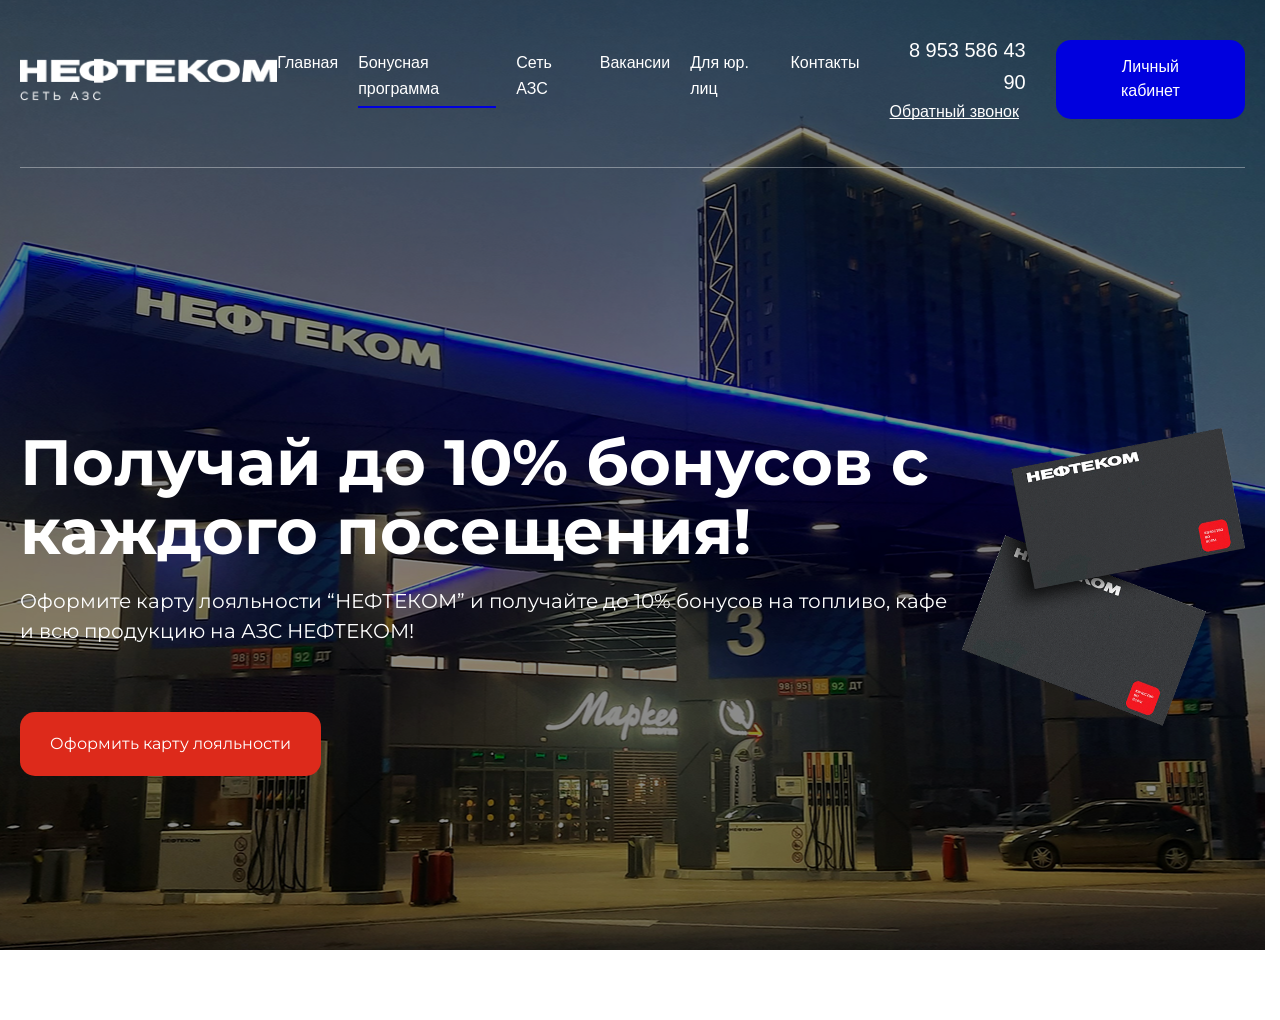
==== loyality.html @ 077d934c "new file" ====
<!DOCTYPE html>
<html lang="ru">
<head>
    <meta charset="UTF-8">
    <meta name="viewport" content="width=device-width, initial-scale=1.0">
    <title>Программа лояльности</title>
    <script src="map.js"></script>
    <script src="script.js"></script>
    <link rel="stylesheet" href="loyality.css">
</head>
<body>
         <header>
      <div class="container">
        <div class="header__content">
          <a class="logo" href="#"
            ><img src="images/logo.png" alt="Logo" class="header__logo"
          /></a>

          <div class="header__right">
            <nav class="header__nav">
              <ul class="header__nav-links">
                <li><a href="index.html" class="header__link">Главная</a></li>
                <li><a href="loyality.html" class="header__link active">Бонусная программа</a></li>
                <li><a href="#" class="header__link">Сеть АЗС</a></li>
                <li><a href="#" class="header__link">Вакансии</a></li>
                <li><a href="#" class="header__link">Для юр. лиц</a></li>
                <li><a href="#" class="header__link">Контакты</a></li>
              </ul>
            </nav>

            <div class="call">
              <a class="number" href="tel:+89535864390">8 953 586 43 90</a>
              <a href="#" class="form__call">Обратный звонок</a>
            </div>

            <button class="header__btn">Личный кабинет</button>
          </div>
        </div>

        <div class="hero__section">
          <div class="hero__wrapper">
            <div class="hero__content">
              <div class="hero__text">
                <h2 class="hero__title">
                  Получай до 10% бонусов с каждого посещения!
                </h2>
                <p class="hero__desc">
                  Оформите карту лояльности “НЕФТЕКОМ” и получайте до 10%
                  бонусов на топливо, кафе и всю продукцию на АЗС НЕФТЕКОМ!
                </p>

                <div class="hero__btn">
                  <a href="#" class="hero__button">Оформить карту лояльности</a>
                </div>
              </div>

              <div class="hero__image">
                <img src="images/card.png" alt="" class="hero__img" />
              </div>
            </div>
          </div>
        </div>
      </div>
    </header>
</body>
</html>
---- loyality.css ----
@import url('style.css');



/**
  Нормализация блочной модели
 */
*,
::before,
::after {
  box-sizing: border-box;
}

/**
  Убираем внутренние отступы слева тегам списков,
  у которых есть атрибут class
 */
:where(ul, ol):where([class]) {
  padding-left: 0;
}

/**
  Убираем внешние отступы body и двум другим тегам,
  у которых есть атрибут class
 */
body,
:where(blockquote, figure, fieldset):where([class]) {
  margin: 0;
}

/**
  Убираем внешние отступы вертикали нужным тегам,
  у которых есть атрибут class
 */
:where(
  h1,
  h2,
  h3,
  h4,
  h5,
  h6,
  p,
  ul,
  ol,
  dl
):where([class]) {
  margin-block: 0;
}

:where(dd[class]) {
  margin-left: 0;
}

:where(fieldset[class]) {
  padding: 0;
  border: none;
}

/**
  Убираем стандартный маркер маркированному списку,
  у которого есть атрибут class
 */
:where(ul[class]) {
  list-style: none;
}

:where(address[class]) {
  font-style: normal;
}

/**
  Обнуляем вертикальные внешние отступы параграфа,
  объявляем локальную переменную для внешнего отступа вниз,
  чтобы избежать взаимодействие с более сложным селектором
 */
p {
  --paragraphMarginBottom: 24px;

  margin-block: 0;
}

/**
  Внешний отступ вниз для параграфа без атрибута class,
  который расположен не последним среди своих соседних элементов
 */
p:where(:not([class]):not(:last-child)) {
  margin-bottom: var(--paragraphMarginBottom);
}


/**
  Упрощаем работу с изображениями и видео
 */
img,
video {
  display: block;
  max-width: 100%;
  height: auto;
}

/**
  Наследуем свойства шрифт для полей ввода
 */
input,
textarea,
select,
button {
  font: inherit;
}

html {
  /**
    Пригодится в большинстве ситуаций
    (когда, например, нужно будет "прижать" футер к низу сайта)
   */
  height: 100%;
  /**
    Убираем скачок интерфейса по горизонтали
    при появлении / исчезновении скроллбара
   */
  scrollbar-gutter: stable;
  /**
    Плавный скролл
   */
  scroll-behavior: smooth;
}

body {
  /**
    Пригодится в большинстве ситуаций
    (когда, например, нужно будет "прижать" футер к низу сайта)
   */
  min-height: 100%;
  /**
    Унифицированный интерлиньяж
   */
  line-height: 1.5;
}

/**
  Нормализация высоты элемента ссылки при его инспектировании в DevTools
 */
a:where([class]) {
  display: inline-flex;
}

/**
  Курсор-рука при наведении на элемент
 */
button,
label {
  cursor: pointer;
}

/**
  Убирает серую подсветку при тапе на мобильных устройствах (iOS/Android)
 */
button {
  -webkit-tap-highlight-color: transparent;
}

/**
  Приводим к единому цвету svg-элементы
  (за исключением тех, у которых уже указан
  атрибут fill со значением 'none' или начинается с 'url')
 */
:where([fill]:not(
  [fill="none"],
  [fill^="url"]
)) {
  fill: currentColor;
}

/**
  Приводим к единому цвету svg-элементы
  (за исключением тех, у которых уже указан
  атрибут stroke со значением 'none')
 */
:where([stroke]:not(
  [stroke="none"],
  [stroke^="url"]
)) {
  stroke: currentColor;
}

/**
  Чиним баг задержки смены цвета при взаимодействии с svg-элементами
 */
svg * {
  transition-property: fill, stroke;
}

/**
  Приведение рамок таблиц в классический 'collapse' вид
 */
:where(table) {
  border-collapse: collapse;
  border-color: currentColor;
}

/**
  Удаляем все анимации и переходы для людей,
  которые предпочитают их не использовать
 */
@media (prefers-reduced-motion: reduce) {
  *,
  ::before,
  ::after {
    animation-duration: 0.01ms !important;
    animation-iteration-count: 1 !important;
    transition-duration: 0.01ms !important;
    scroll-behavior: auto !important;
  }
}
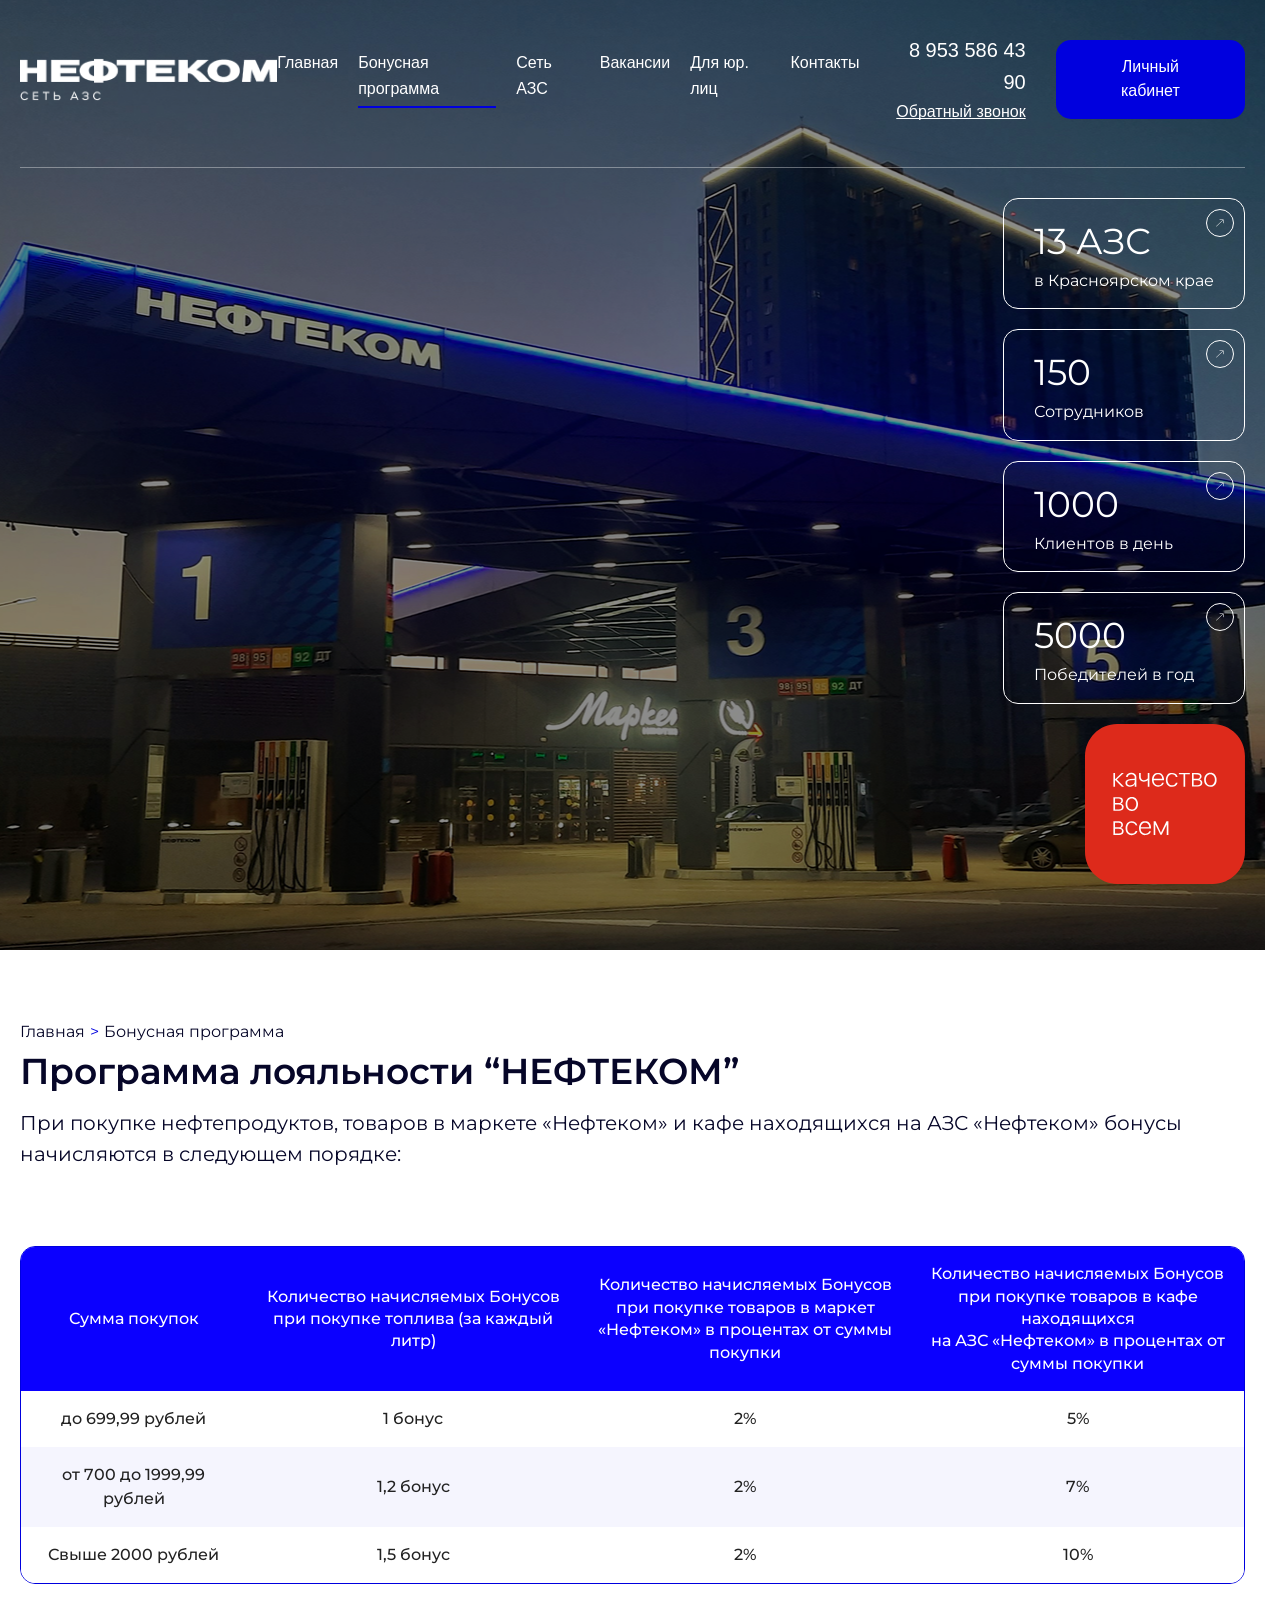
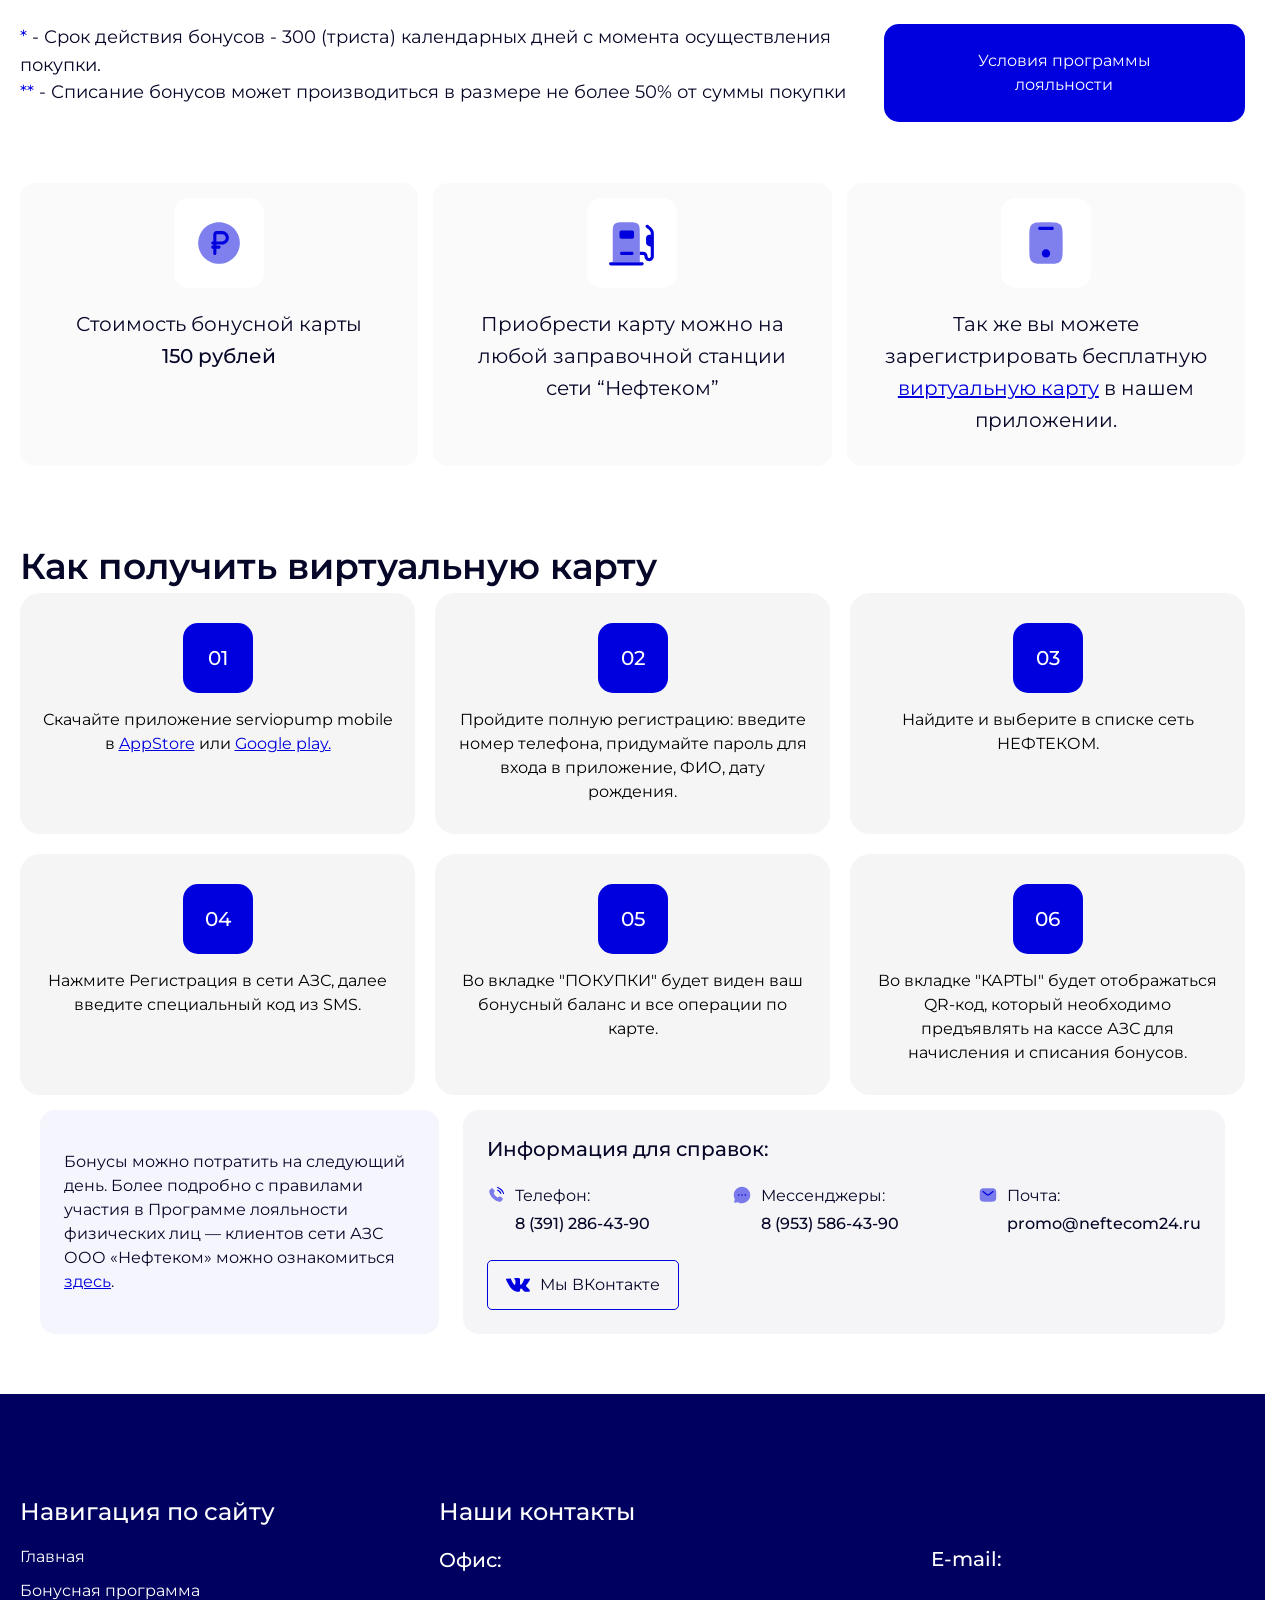
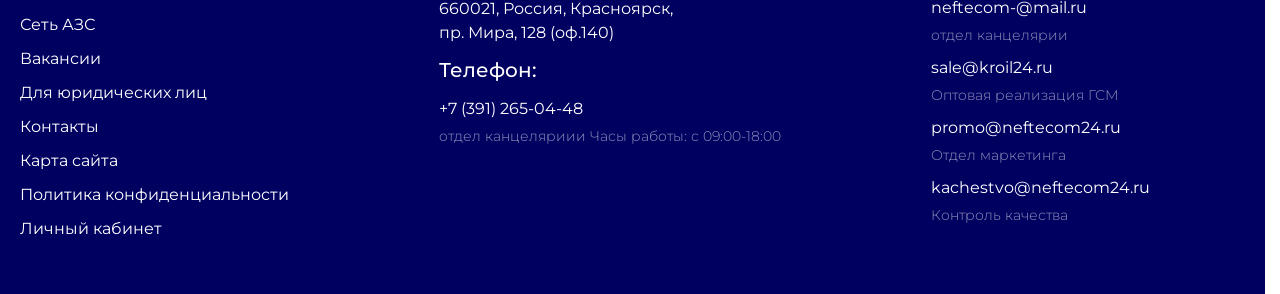
==== commit 74c94afe: "add 2 page" ====
--- a/loyality.html
+++ b/loyality.html
@@ -1,15 +1,15 @@
-<!DOCTYPE html>
+<!doctype html>
 <html lang="ru">
-<head>
-    <meta charset="UTF-8">
-    <meta name="viewport" content="width=device-width, initial-scale=1.0">
+  <head>
+    <meta charset="UTF-8" />
+    <meta name="viewport" content="width=device-width, initial-scale=1.0" />
     <title>Программа лояльности</title>
     <script src="map.js"></script>
-    <script src="script.js"></script>
-    <link rel="stylesheet" href="loyality.css">
-</head>
-<body>
-         <header>
+    <script src="animateBonus.js"></script>
+    <link rel="stylesheet" href="loyality.css" />
+  </head>
+  <body>
+    <header>
       <div class="container">
         <div class="header__content">
           <a class="logo" href="#"
@@ -20,7 +20,11 @@
             <nav class="header__nav">
               <ul class="header__nav-links">
                 <li><a href="index.html" class="header__link">Главная</a></li>
-                <li><a href="loyality.html" class="header__link active">Бонусная программа</a></li>
+                <li>
+                  <a href="loyality.html" class="header__link active"
+                    >Бонусная программа</a
+                  >
+                </li>
                 <li><a href="#" class="header__link">Сеть АЗС</a></li>
                 <li><a href="#" class="header__link">Вакансии</a></li>
                 <li><a href="#" class="header__link">Для юр. лиц</a></li>
@@ -37,30 +41,419 @@
           </div>
         </div>
 
-        <div class="hero__section">
-          <div class="hero__wrapper">
-            <div class="hero__content">
-              <div class="hero__text">
-                <h2 class="hero__title">
-                  Получай до 10% бонусов с каждого посещения!
-                </h2>
-                <p class="hero__desc">
-                  Оформите карту лояльности “НЕФТЕКОМ” и получайте до 10%
-                  бонусов на топливо, кафе и всю продукцию на АЗС НЕФТЕКОМ!
+        <div class="block__section">
+          <div class="block__content">
+            <div class="card__block-flex">
+              <div class="card-item">
+                <a href="#">
+                  <div class="img--card">
+                    <svg
+                      class="card-img"
+                      width="28"
+                      height="28"
+                      viewBox="0 0 28 28"
+                      fill="none"
+                      xmlns="http://www.w3.org/2000/svg"
+                    >
+                      <circle cx="14" cy="14" r="13.5" stroke="white" />
+                      <path
+                        d="M17.5892 14.0304V10.659C17.5892 10.5229 17.4708 10.4102 17.3279 10.4102H13.788C13.6451 10.4102 13.5267 10.5229 13.5267 10.659C13.5267 10.7951 13.6492 10.9118 13.7921 10.9118L16.7073 10.9157L10.1337 17.1801C10.0317 17.2773 10.0194 17.4251 10.1215 17.5223C10.2236 17.6195 10.3787 17.6079 10.4808 17.5106L17.0544 11.2501L17.0585 14.0265C17.0585 14.0965 17.0911 14.1587 17.136 14.2054C17.185 14.252 17.2504 14.2793 17.3238 14.2793C17.4708 14.2793 17.5892 14.1665 17.5892 14.0304Z"
+                        fill="white"
+                      />
+                    </svg>
+                  </div>
+                  <p class="card__text">13 АЗС</p>
+                  <p class="card__desc">в Красноярском крае</p>
+                </a>
+              </div>
+
+              <div class="card-item">
+                <a href="#">
+                  <div class="img--card">
+                    <svg
+                      class="card-img"
+                      width="28"
+                      height="28"
+                      viewBox="0 0 28 28"
+                      fill="none"
+                      xmlns="http://www.w3.org/2000/svg"
+                    >
+                      <circle cx="14" cy="14" r="13.5" stroke="white" />
+                      <path
+                        d="M17.5892 14.0304V10.659C17.5892 10.5229 17.4708 10.4102 17.3279 10.4102H13.788C13.6451 10.4102 13.5267 10.5229 13.5267 10.659C13.5267 10.7951 13.6492 10.9118 13.7921 10.9118L16.7073 10.9157L10.1337 17.1801C10.0317 17.2773 10.0194 17.4251 10.1215 17.5223C10.2236 17.6195 10.3787 17.6079 10.4808 17.5106L17.0544 11.2501L17.0585 14.0265C17.0585 14.0965 17.0911 14.1587 17.136 14.2054C17.185 14.252 17.2504 14.2793 17.3238 14.2793C17.4708 14.2793 17.5892 14.1665 17.5892 14.0304Z"
+                        fill="white"
+                      />
+                    </svg>
+                  </div>
+                  <p class="card__text">150</p>
+                  <p class="card__desc">Сотрудников</p>
+                </a>
+              </div>
+
+              <div class="card-item">
+                <a href="#">
+                  <div class="img--card">
+                    <svg
+                      class="card-img"
+                      width="28"
+                      height="28"
+                      viewBox="0 0 28 28"
+                      fill="none"
+                      xmlns="http://www.w3.org/2000/svg"
+                    >
+                      <circle cx="14" cy="14" r="13.5" stroke="white" />
+                      <path
+                        d="M17.5892 14.0304V10.659C17.5892 10.5229 17.4708 10.4102 17.3279 10.4102H13.788C13.6451 10.4102 13.5267 10.5229 13.5267 10.659C13.5267 10.7951 13.6492 10.9118 13.7921 10.9118L16.7073 10.9157L10.1337 17.1801C10.0317 17.2773 10.0194 17.4251 10.1215 17.5223C10.2236 17.6195 10.3787 17.6079 10.4808 17.5106L17.0544 11.2501L17.0585 14.0265C17.0585 14.0965 17.0911 14.1587 17.136 14.2054C17.185 14.252 17.2504 14.2793 17.3238 14.2793C17.4708 14.2793 17.5892 14.1665 17.5892 14.0304Z"
+                        fill="white"
+                      />
+                    </svg>
+                  </div>
+                  <p class="card__text">1000</p>
+                  <p class="card__desc">Клиентов в день</p>
+                </a>
+              </div>
+
+              <div class="card-item">
+                <a href="#">
+                  <div class="img--card">
+                    <svg
+                      class="card-img"
+                      width="28"
+                      height="28"
+                      viewBox="0 0 28 28"
+                      fill="none"
+                      xmlns="http://www.w3.org/2000/svg"
+                    >
+                      <circle cx="14" cy="14" r="13.5" stroke="white" />
+                      <path
+                        d="M17.5892 14.0304V10.659C17.5892 10.5229 17.4708 10.4102 17.3279 10.4102H13.788C13.6451 10.4102 13.5267 10.5229 13.5267 10.659C13.5267 10.7951 13.6492 10.9118 13.7921 10.9118L16.7073 10.9157L10.1337 17.1801C10.0317 17.2773 10.0194 17.4251 10.1215 17.5223C10.2236 17.6195 10.3787 17.6079 10.4808 17.5106L17.0544 11.2501L17.0585 14.0265C17.0585 14.0965 17.0911 14.1587 17.136 14.2054C17.185 14.252 17.2504 14.2793 17.3238 14.2793C17.4708 14.2793 17.5892 14.1665 17.5892 14.0304Z"
+                        fill="white"
+                      />
+                    </svg>
+                  </div>
+                  <p class="card__text">5000</p>
+                  <p class="card__desc">Победителей в год</p>
+                </a>
+              </div>
+
+              <div class="quality-all">
+                <img
+                  class="quality__img"
+                  src="images/Vector.svg"
+                  draggable="false"
+                  alt=""
+                />
+              </div>
+            </div>
+          </div>
+        </div>
+      </div>
+    </header>
+
+    <main>
+      <section class="loyality__section">
+        <div class="container">
+          <div class="home__bonus-text">
+            <p class="home__bonus">
+              <a class="home__link" href="index.html">Главная</a> <span class="home__span">&#62;</span>Бонусная программа
+            </p>
+          </div>
+
+          <div class="loality__programm">
+            <h1 class="loaylity__text">Программа лояльности “НЕФТЕКОМ”</h1>
+            <p class="loyality__desc">
+              При покупке нефтепродуктов, товаров в маркете «Нефтеком» и кафе
+              находящихся на АЗС «Нефтеком» бонусы начисляются в следующем
+              порядке:
+            </p>
+          </div>
+
+          <div class="table__wrapper">
+            <table class="table__loyality">
+              <thead>
+                <tr>
+                  <th>Сумма покупок</th>
+                  <th>
+                    Количество начисляемых Бонусов при покупке топлива (за
+                    каждый литр)
+                  </th>
+                  <th>
+                    Количество начисляемых Бонусов при покупке товаров в маркет
+                    «Нефтеком» в процентах от суммы покупки
+                  </th>
+                  <th>
+                    Количество начисляемых Бонусов при покупке товаров в кафе
+                    находящихся <br />
+                    на АЗС «Нефтеком» в процентах от суммы покупки
+                  </th>
+                </tr>
+              </thead>
+
+              <tbody>
+                <tr>
+                  <td>до 699,99 рублей</td>
+                  <td>1 бонус</td>
+                  <td>2%</td>
+                  <td>5%</td>
+                </tr>
+
+                <tr>
+                  <td>от 700 до 1999,99 рублей</td>
+                  <td>1,2 бонус</td>
+                  <td>2%</td>
+                  <td>7%</td>
+                </tr>
+
+                <tr>
+                  <td>Свыше 2000 рублей</td>
+                  <td>1,5 бонус</td>
+                  <td>2%</td>
+                  <td>10%</td>
+                </tr>
+              </tbody>
+            </table>
+          </div>
+
+          <div class="under">
+            <div class="undertable__text">
+              <p class="under__text">
+                <span class="under__span">*</span> - Срок действия бонусов - 300
+                (триста) календарных дней с момента осуществления покупки.
+              </p>
+              <p class="under__text">
+                <span class="under__span">**</span> - Списание бонусов может
+                производиться в размере не более 50% от суммы покупки
+              </p>
+            </div>
+
+            <div class="under__button">
+              <a href="#" class="under__btn">Условия программы лояльности</a>
+            </div>
+          </div>
+
+          <div class="under__card-wrapper">
+            <div class="under__card-content">
+              <div class="item__under">
+                <img src="images/Ruble.svg" alt="" class="under__img" />
+                <p class="item__under-text">
+                  Стоимость бонусной карты<br/>
+                  <span style="font-weight: 500;" >150 рублей</span>
                 </p>
-
-                <div class="hero__btn">
-                  <a href="#" class="hero__button">Оформить карту лояльности</a>
+              </div>
+
+              <div class="item__under">
+                <img src="images/Gas Station.svg" alt="" class="under__img" />
+                <p class="item__under-text">
+                  Приобрести карту можно на любой заправочной станции сети
+                  “Нефтеком”
+                </p>
+              </div>
+
+              <div class="item__under">
+                <img src="images/Smartphone 2.svg" alt="" class="under__img" />
+                <p class="item__under-text">
+                  Так же вы можете зарегистрировать бесплатную
+                  <a class="virtual__card-link" href="#">виртуальную карту</a> в
+                  нашем приложении.
+                </p>
+              </div>
+            </div>
+          </div>
+        </div>
+      </section>
+
+      <section class="virtual__card-section">
+        <div class="container">
+            <h1 class="loaylity__text">Как получить виртуальную карту</h1>
+
+            <div class="virtual__card__content">
+              <div class="virtual__card__item">
+                <p class="virtual__card-number">01</p>
+                <p class="virtual__card__title">Скачайте приложение serviopump mobile
+в <a class="store-link" href="#">AppStore</a> или <a class="store-link" href="#">Google play.</a></p>
+              </div>
+
+              <div class="virtual__card__item">
+                <p class="virtual__card-number">02</p>
+                <p class="virtual__card__title">Пройдите полную регистрацию: введите номер телефона, придумайте пароль для входа
+в приложение, ФИО, дату рождения.</p>
+              </div>
+
+              <div class="virtual__card__item">
+                <p class="virtual__card-number">03</p>
+                <p class="virtual__card__title">Найдите и выберите в списке
+сеть НЕФТЕКОМ.</p>
+              </div>
+
+              <div class="virtual__card__item">
+                <p class="virtual__card-number">04</p>
+                <p class="virtual__card__title">Нажмите Регистрация в сети АЗС, далее введите специальный код из SMS.</p>
+              </div>
+
+              <div class="virtual__card__item">
+                <p class="virtual__card-number">05</p>
+                <p class="virtual__card__title">Во вкладке "ПОКУПКИ" будет виден ваш бонусный баланс и все операции по карте.</p>
+              </div>
+
+              <div class="virtual__card__item">
+                <p class="virtual__card-number">06</p>
+                <p class="virtual__card__title">Во вкладке "КАРТЫ" будет отображаться QR-код, который необходимо предъявлять на кассе АЗС
+для начисления и списания бонусов.</p>
+              </div>
+
+            </div>
+
+
+            <section class="info-section">
+  <div class="container">
+
+    <div class="info-section__wrapper">
+
+      <div class="info-section__left">
+        <p class="info-section__text">
+          Бонусы можно потратить на следующий день.
+          Более подробно с правилами участия в Программе
+          лояльности физических лиц — клиентов сети АЗС
+          ООО «Нефтеком» можно ознакомиться
+          <a href="#" class="info-section__link">здесь</a>.
+        </p>
+      </div>
+
+      <div class="info-section__right">
+
+  <p class="info-for">
+    Информация для справок:
+  </p>
+
+  <div class="info-grid">
+
+    <div class="info-item">
+      <img src="images/Phone Calling.svg" alt="Телефон">
+
+      <div class="info-item__text">
+        <span>Телефон:</span>
+
+        <a href="tel:+73912864390">
+          8 (391) 286-43-90
+        </a>
+      </div>
+    </div>
+
+    <div class="info-item">
+      <img src="images/Chat Round Dots.svg" alt="Мессенджеры">
+
+      <div class="info-item__text">
+        <span>Мессенджеры:</span>
+
+        <a href="tel:+79535864390">
+          8 (953) 586-43-90
+        </a>
+      </div>
+    </div>
+
+    <div class="info-item">
+      <img src="images/email.svg" alt="Почта">
+
+      <div class="info-item__text">
+        <span>Почта:</span>
+
+        <a href="mailto:promo@neftecom24.ru">
+          promo@neftecom24.ru
+        </a>
+      </div>
+    </div>
+
+  </div>
+
+  <a href="https://vk.com/neftecom24" class="vk-btn">
+    <img src="images/vk.svg" alt="VK">
+    Мы ВКонтакте
+  </a>
+
+</div>
+
+    </div>
+  </div>
+</section>
+
+        </div>
+      </section>
+    </main>
+
+    <footer>
+      <div class="container">
+        <div class="footer__content">
+          <nav class="footer__nav">
+            <div class="site__nav">
+              <p class="site__title">Навигация по сайту</p>
+              <ul class="footer__ul">
+                <div class="content">
+              <li><a href="#" class="footer__links">Главная</a></li>
+              <li><a href="#" class="footer__links">Бонусная программа</a></li>
+              <li><a href="#" class="footer__links">Сеть АЗС</a></li>
+              <li><a href="#" class="footer__links">Вакансии</a></li>
+              <li><a href="#" class="footer__links">Для юридических лиц</a></li>
+              <li><a href="#" class="footer__links">Контакты</a></li>
+              <li><a href="#" class="footer__links">Карта сайта</a></li>
+              <li><a href="#" class="footer__links">Политика конфиденциальности</a></li>
+              <li><a href="#" class="footer__links">Личный кабинет</a></li>
+            </div>
+            </ul>
+            </div>
+
+            <div class="site__nav--second">
+              <p class="site__title">Наши контакты</p>
+              <ul class="footer__ul">
+                <div class="content">
+                <p class="office">Офис:</p>
+                <p class="adress">660021, Россия, Красноярск,<br> 
+пр. Мира, 128 (оф.140)</p>
+                  <div class="tel">
+                  <p class="telephone">Телефон:</p>
+                  <a href="tel:+78912650448" class="telephone__number">+7 (391) 265-04-48</a>
+                  <p class="tel__desc">отдел канцеляриии
+Часы работы: с 09:00-18:00</p>
                 </div>
               </div>
-
-              <div class="hero__image">
-                <img src="images/card.png" alt="" class="hero__img" />
-              </div>
-            </div>
-          </div>
-        </div>
-      </div>
-    </header>
-</body>
-</html>+              </ul>
+            </div>
+
+            <div class="site__nav--third">
+              <ul class="footer__ul">
+                
+                <div class="content">
+                  <p class="email-text">E-mail:</p>
+                <div class="mail">
+                <a href="mailto:neftecom-@mail.ru" class="email">neftecom-@mail.ru</a>
+                <p class="email__desc">отдел канцелярии</p>
+              </div>
+
+              <div class="mail">
+                <a href="mailto:sale@kroil24.ru" class="email">sale@kroil24.ru</a>
+                <p class="email__desc">Оптовая реализация ГСМ</p>
+              </div>
+
+              <div class="mail">
+                <a href="mailto:promo@neftecom24.ru" class="email">promo@neftecom24.ru</a>
+                <p class="email__desc">Отдел маркетинга</p>
+              </div>
+
+              <div class="mail">
+                <a href="mailto:kachestvo@neftecom24.ru" class="email">kachestvo@neftecom24.ru</a>
+                <p class="email__desc">Контроль качества</p>
+              </div>
+            </div>
+              </ul>
+            </div>
+
+          </nav>
+
+            <div id="map-test-3" class="map3">
+                
+            </div>
+
+      </div>
+    </footer>
+
+  </body>
+</html>
--- a/loyality.css
+++ b/loyality.css
@@ -1,6 +1,13 @@
 @import url('style.css');
-
-
+@import url("https://fonts.googleapis.com/css2?family=Montserrat:wght@100..900&display=swap");
+
+
+:root {
+  --blue: #0000de;
+  --light-gray: #fafafa;
+  --main-font: "Montserrat", sans-serif;
+  --second-font: "Manrope", sans-serif;
+}
 
 /**
   Нормализация блочной модели
@@ -86,6 +93,7 @@
 p:where(:not([class]):not(:last-child)) {
   margin-bottom: var(--paragraphMarginBottom);
 }
+
 
 
 /**
@@ -213,3 +221,490 @@
   }
 }
 
+
+
+.form__call {
+  display: flex;
+  justify-content: flex-end;
+}
+
+
+
+.block__section {
+  margin-top: 65px;
+  margin-top: 30px;
+}
+
+.block__content {
+  display: flex;
+  justify-content: flex-end;
+}
+
+.card__block-flex {
+  display: flex;
+  flex-direction: column;
+  gap: 20px;
+}
+
+.card-item {
+  position: relative;
+  border: 1px solid white;
+  border-radius: 15px;
+  padding: 15px 30px;
+  display: flex;
+  flex-direction: column;
+  gap: 10px;
+  transition: .2s ease;
+}
+
+.card-item:hover  {
+  background: #0000de;
+  border-color: #0000de;
+
+}
+
+.img--card {
+  display: flex;
+  justify-content: flex-end;
+}
+
+.card-img {
+  position: absolute;
+  display: flex;
+  justify-content: flex-end;
+  right: 10px;
+  top: 10px;
+  transition: .2s;
+  color: white;
+  
+  
+}
+
+.card-img:hover {
+    fill: white;
+}
+
+.card__text {
+  font-family: var(--main-font);
+  font-weight: 400;
+font-size: 36px;
+color: #fff;
+}
+
+.card__desc {
+  font-family: var(--main-font);
+  font-weight: 400;
+  font-size: 16px;
+  line-height: 160%;
+  color: #ffff;
+  text-align: start;
+}
+
+.quality-all {
+  display: flex;
+  justify-content: flex-end;
+}
+
+
+
+.loyality__section {
+  font-family: var(--main-font);
+  margin-bottom: 73px;
+}
+
+.home__bonus-text {
+  
+}
+
+.home__bonus {
+  display: flex;
+  gap: 5px;
+  font-weight: 400;
+font-size: 16px;
+color: #060628;
+}
+
+.home__span {
+  color: var(--blue);
+}
+
+.loality__programm {
+  display: flex;
+  flex-direction: column;
+  gap: 10px;
+}
+
+.loaylity__text {
+  position: relative;
+font-weight: 600;
+font-size: 36px;
+color: #060628;
+}
+
+.loaylity__text::before {
+  content: "";
+  height: 1px;
+  width: 26px;
+  position: absolute;
+  background-color: #0000de;
+  top: 30px;
+  left: -50px;
+  
+}
+
+  th {
+    max-width: 343px;
+    
+  }
+
+.loyality__desc {
+  font-weight: 400;
+font-size: 20px;
+line-height: 153%;
+color: #060628;
+margin-bottom: 37px;
+}
+
+.table__wrapper {
+  margin: 40px auto;
+  border: 1px solid var(--blue);
+  border-radius: 15px;
+  overflow: hidden;
+}
+
+table {
+        width: 100%;
+        text-align: center;
+    }
+
+    thead {
+        background: #0b00ff;
+        color: white;
+    }
+
+    thead th {
+        padding: 16px 12px;
+        font-weight: 500;
+        line-height: 1.4;
+    }
+
+    tbody {
+      font-weight: 500;
+font-size: 16px;
+text-align: center;
+color: #060628;
+    }
+
+    tbody td {
+        padding: 16px 12px;
+        color: #222;
+    }
+
+    tbody tr:nth-child(even) {
+        background: rgba(0, 0, 232, 0.04);
+    }
+
+    tbody tr:nth-child(odd) {
+        background: #ffffff;
+    }
+
+    
+
+
+.under {
+  display: flex;
+  justify-content: space-between;
+}
+
+.undertable__text {
+ 
+}
+
+.under__text {
+    font-weight: 400;
+font-size: 18px;
+line-height: 153%;
+color: #060628;
+}
+
+.under__span {
+    font-weight: 400;
+font-size: 18px;
+line-height: 153%;
+color: #0000e8;
+}
+
+.under__button {
+  text-align: center;
+  display: flex;
+  align-items: center;
+}
+
+.under__btn {
+  background: var(--blue);
+  padding: 25px 50px;
+  border-radius: 15px;
+  margin-bottom: 61px;  
+  color: #fff;
+}
+
+
+.under__card-wrapper {
+    
+}
+
+.under__card-content {
+  display: grid;
+  grid-template-columns: repeat(3, 1fr);
+  gap: 15px;
+}
+
+.item__under {
+  display: flex;
+  flex-direction: column;
+  gap: 20px;
+  align-content: space-between;
+  align-items: center;
+  border-radius: 15px;
+  background: #fafafa;
+  text-align: center;
+ padding: 15px 20px 30px 20px;
+ opacity: 0;
+  transform: translateY(60px);
+  transition: all 0.8s cubic-bezier(0.22, 1, 0.36, 1);
+}
+
+.item__under:nth-child(1) {
+  transition-delay: 0.1s;
+}
+
+.item__under:nth-child(2) {
+  transition-delay: 0.3s;
+}
+
+.item__under:nth-child(3) {
+  transition-delay: 0.5s;
+}
+
+.item__under.show {
+  opacity: 1;
+  transform: translateY(0);
+}
+
+.under__img {
+  background: #fff;
+  border: 20px solid #fff;
+  border-radius: 15px;
+}
+
+.item__under-text {
+      font-weight: 400;
+font-size: 20px;
+line-height: 160%;
+text-align: center;
+color: #060628;
+}   
+
+.virtual__card-link {
+  text-decoration: underline;
+  color: var(--blue);
+}
+
+.virtual__card-link:hover {
+  text-decoration: none;
+}
+
+.home__link {
+  color: #060628;
+  transition: .2s;
+}
+
+.home__link:hover {
+  color: #0d6efd;
+}
+
+.virtual__card-section {
+  font-family: var(--main-font);
+  margin-bottom: 15px;
+}
+
+
+
+.virtual__card__content {
+  display: grid;
+  grid-template-columns: repeat(3, 1fr);
+  gap: 20px;
+}
+
+.virtual__card__item {
+  background: #f5f5f5;
+  border-radius: 20px;
+  padding: 30px 20px;
+  text-align: center;
+  display: flex;
+  flex-direction: column;
+  align-items: center;
+  gap: 15px;
+}
+
+.virtual__card-number {
+    background: var(--blue);
+    padding: 30px;
+    max-width: 70px;
+    max-height: 70px;
+    display: flex;
+    border-radius: 15px;
+    font-weight: 500;
+    font-size: 20px;
+    justify-content: center;
+    align-items: center;
+    color: #fff;
+}
+
+.virtual__card__title {
+  
+}
+
+.store-link {
+  color: var(--blue);
+  text-decoration: underline;
+}
+
+.store-link:hover {
+  text-decoration: none;
+}
+
+.info-for {
+  margin-bottom: 20px;
+
+  font-size: 18px;
+  font-weight: 600;
+  color: #222;
+}
+
+.info-section {
+  padding: 15px 0;
+}
+
+.info-section__wrapper {
+  display: flex;
+  gap: 24px;
+  
+}
+
+
+.info-section__left {
+  flex: 1;
+  display: flex;
+  align-items: center;
+  background: #f5f5fe;
+  border-radius: 15px;
+  padding: 24px;
+}
+
+.info-section__text {
+  font-weight: 400;
+  font-size: 16px;
+  color: #060628;
+  
+}
+
+.info-section__link {
+  color: var(--blue);
+  text-decoration: underline;
+}
+
+
+.info-section__right {
+  background: #f5f5f7;
+  border-radius: 16px;
+  padding: 24px;
+}
+
+.info-for {
+  font-weight: 500;
+font-size: 20px;
+text-align: start;
+color: #060628;
+}
+
+.info-grid {
+  display: grid;
+  grid-template-columns: repeat(3, 1fr);
+  gap: 24px;
+
+  margin-bottom: 24px;
+}
+
+.info-item {
+  display: flex;
+  align-items: flex-start;
+  gap: 10px;
+}
+
+.info-item img {
+  width: 18px;
+  height: 18px;
+  margin-top: 2px;
+}
+
+.info-item__text {
+  display: flex;
+  flex-direction: column;
+  gap: 4px;
+}
+
+.info-item__text span {
+  font-weight: 400;
+  font-size: 16px;
+  color: #060628;
+}
+
+.info-item__text a {
+  font-weight: 500;
+font-size: 16px;
+color: #060628;
+  white-space: nowrap;
+}
+
+.info-item__text a:hover {
+  text-decoration: underline;
+}
+
+.vk-btn {
+  display: inline-flex;
+  align-items: center;
+  gap: 10px;
+
+  padding: 12px 18px;
+
+  border: 1px solid var(--blue);
+  border-radius: 5px;
+
+  font-weight: 400;
+font-size: 16px;
+color: #060628;
+
+  transition: 0.3s ease;
+}
+
+.vk-btn:hover {
+  
+  color: #0d6efd;
+}
+
+@media (max-width: 1100px) {
+
+  .info-section__wrapper {
+    flex-direction: column;
+  }
+
+  .info-section__right {
+    flex: 1;
+  }
+
+  .info-grid {
+    grid-template-columns: 1fr;
+  }
+
+}
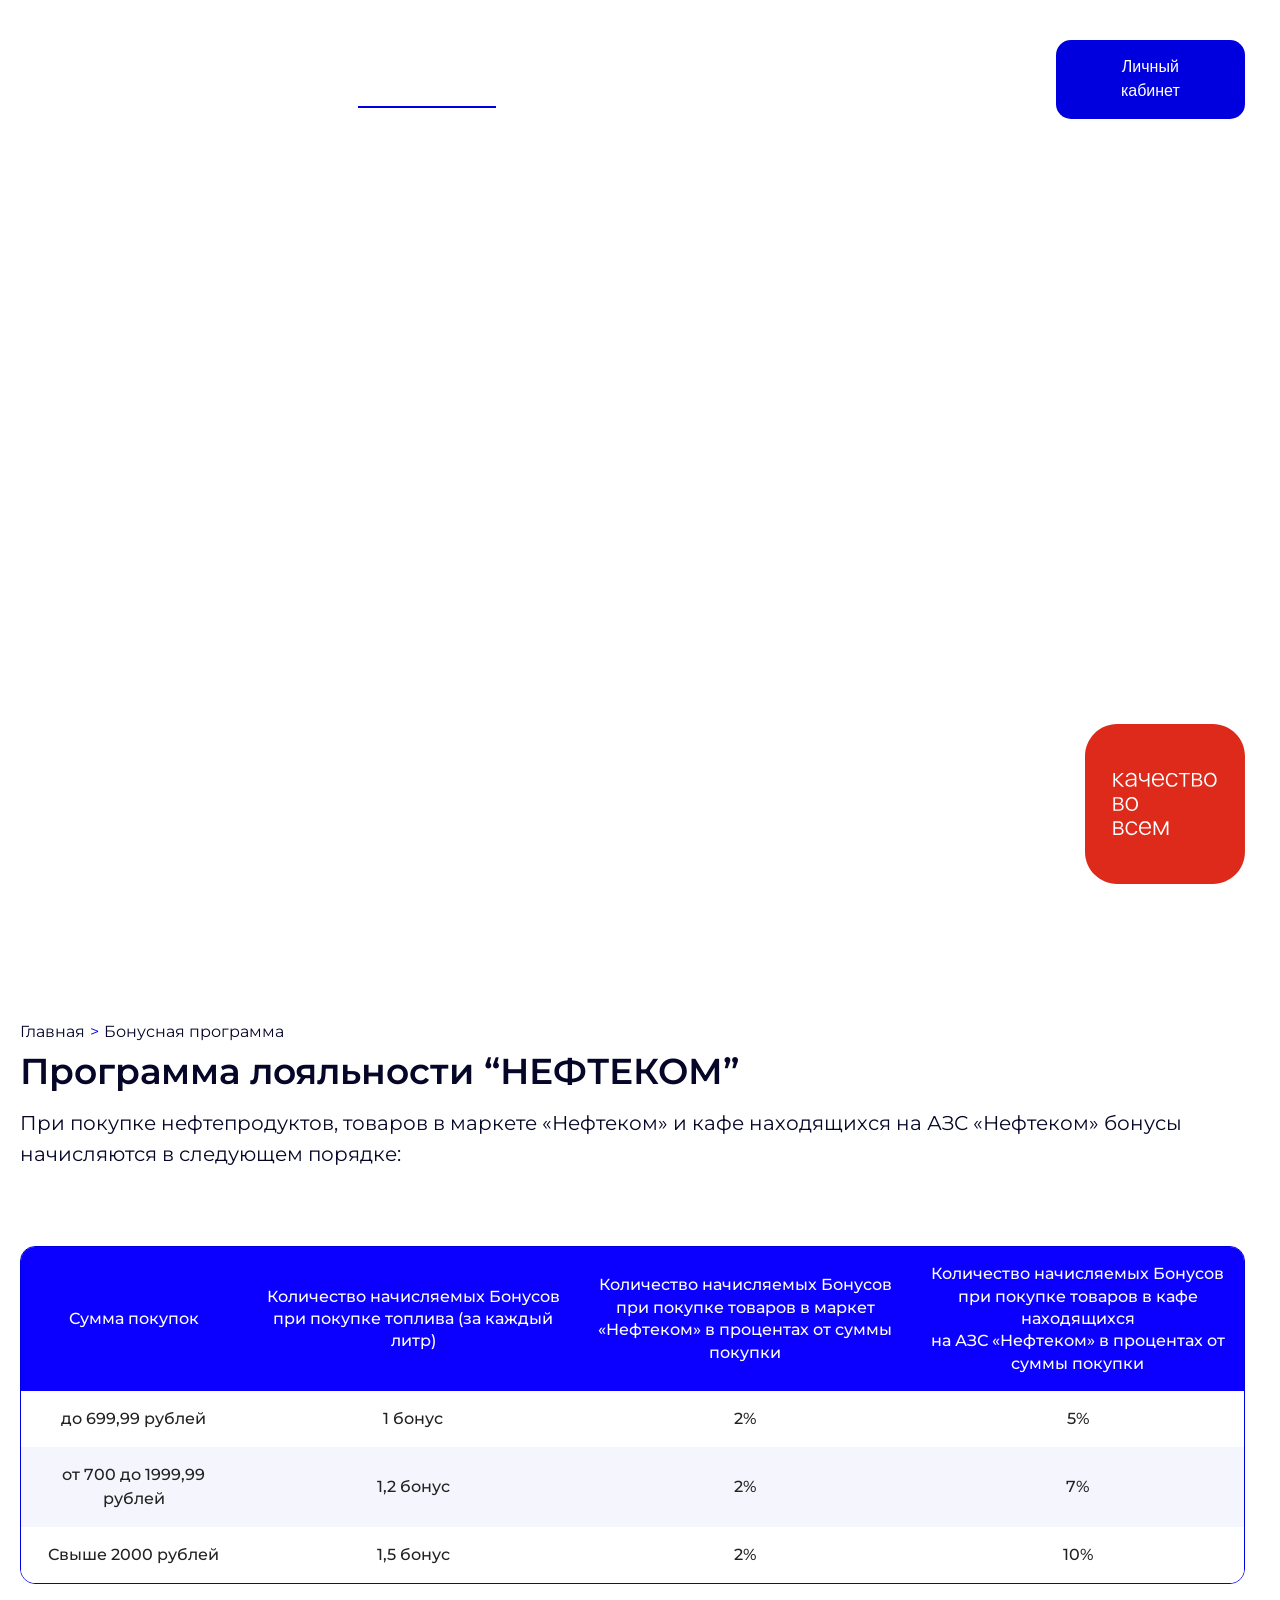
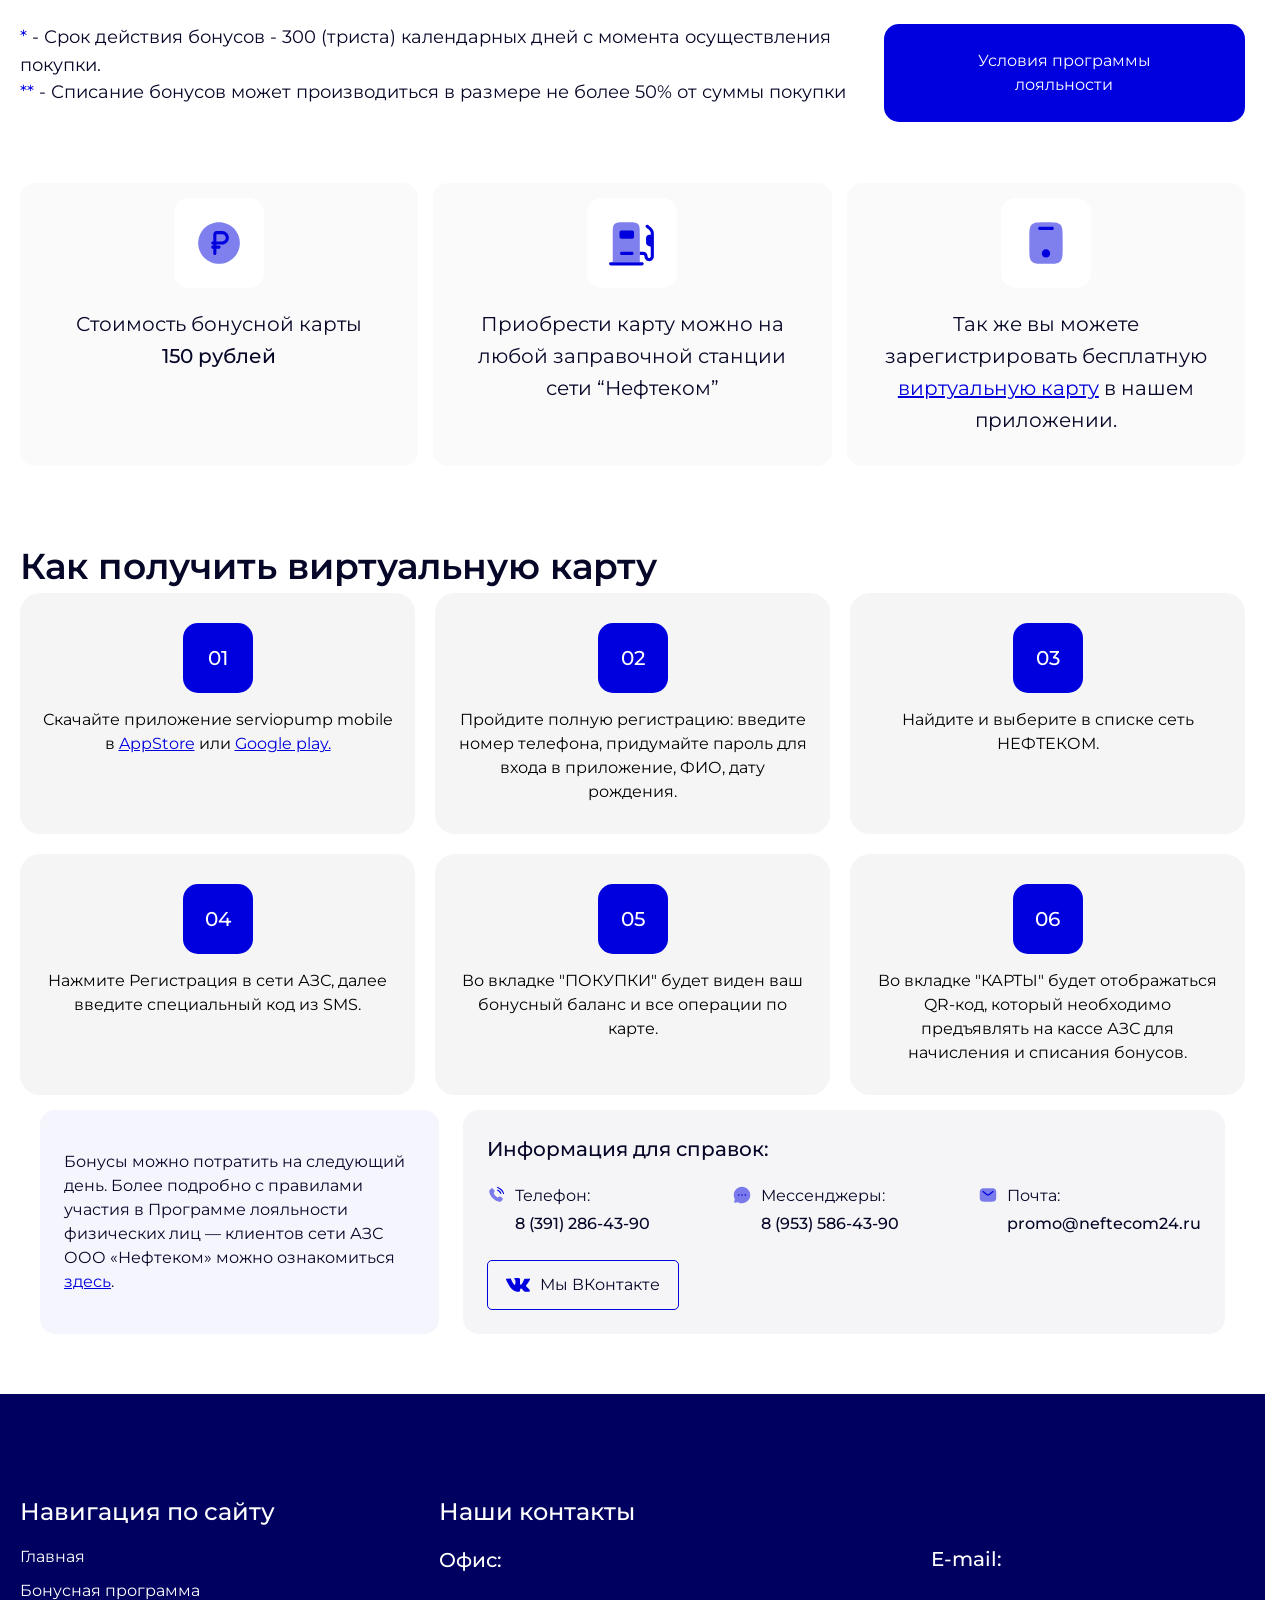
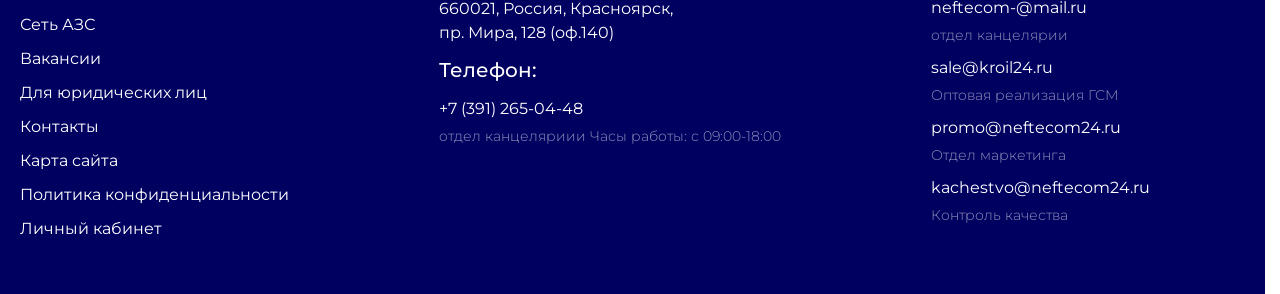
==== commit 117d778a: "change path" ====
--- a/loyality.html
+++ b/loyality.html
@@ -6,7 +6,7 @@
     <title>Программа лояльности</title>
     <script src="map.js"></script>
     <script src="animateBonus.js"></script>
-    <link rel="stylesheet" href="loyality.css" />
+    <link rel="stylesheet" href="styles/loyality.css" />
   </head>
   <body>
     <header>
--- a/styles/loyality.css
+++ b/styles/loyality.css
@@ -0,0 +1,501 @@
+@import url('style.css');
+@import url("https://fonts.googleapis.com/css2?family=Montserrat:wght@100..900&display=swap");
+@import url('reset.css');
+
+
+:root {
+  --blue: #0000de;
+  --light-gray: #fafafa;
+  --main-font: "Montserrat", sans-serif;
+  --second-font: "Manrope", sans-serif;
+}
+
+
+
+
+
+.form__call {
+  display: flex;
+  justify-content: flex-end;
+}
+
+
+
+.block__section {
+  margin-top: 65px;
+  margin-top: 30px;
+}
+
+.block__content {
+  display: flex;
+  justify-content: flex-end;
+}
+
+.card__block-flex {
+  display: flex;
+  flex-direction: column;
+  gap: 20px;
+}
+
+.card-item {
+  position: relative;
+  border: 1px solid white;
+  border-radius: 15px;
+  padding: 15px 30px;
+  display: flex;
+  flex-direction: column;
+  gap: 10px;
+  transition: .2s ease;
+}
+
+.card-item:hover  {
+  background: #0000de;
+  border-color: #0000de;
+
+}
+
+.img--card {
+  display: flex;
+  justify-content: flex-end;
+}
+
+.card-img {
+  position: absolute;
+  display: flex;
+  justify-content: flex-end;
+  right: 10px;
+  top: 10px;
+  transition: .2s;
+  color: white;
+  
+  
+}
+
+.card-img:hover {
+    fill: white;
+}
+
+.card__text {
+  font-family: var(--main-font);
+  font-weight: 400;
+font-size: 36px;
+color: #fff;
+}
+
+.card__desc {
+  font-family: var(--main-font);
+  font-weight: 400;
+  font-size: 16px;
+  line-height: 160%;
+  color: #ffff;
+  text-align: start;
+}
+
+.quality-all {
+  display: flex;
+  justify-content: flex-end;
+}
+
+
+
+.loyality__section {
+  font-family: var(--main-font);
+  margin-bottom: 73px;
+}
+
+.home__bonus-text {
+  
+}
+
+.home__bonus {
+  display: flex;
+  gap: 5px;
+  font-weight: 400;
+font-size: 16px;
+color: #060628;
+}
+
+.home__span {
+  color: var(--blue);
+}
+
+.loality__programm {
+  display: flex;
+  flex-direction: column;
+  gap: 10px;
+}
+
+.loaylity__text {
+  position: relative;
+font-weight: 600;
+font-size: 36px;
+color: #060628;
+}
+
+.loaylity__text::before {
+  content: "";
+  height: 1px;
+  width: 26px;
+  position: absolute;
+  background-color: #0000de;
+  top: 30px;
+  left: -50px;
+  
+}
+
+  th {
+    max-width: 343px;
+    
+  }
+
+.loyality__desc {
+  font-weight: 400;
+font-size: 20px;
+line-height: 153%;
+color: #060628;
+margin-bottom: 37px;
+}
+
+.table__wrapper {
+  margin: 40px auto;
+  border: 1px solid var(--blue);
+  border-radius: 15px;
+  overflow: hidden;
+}
+
+table {
+        width: 100%;
+        text-align: center;
+    }
+
+    thead {
+        background: #0b00ff;
+        color: white;
+    }
+
+    thead th {
+        padding: 16px 12px;
+        font-weight: 500;
+        line-height: 1.4;
+    }
+
+    tbody {
+      font-weight: 500;
+font-size: 16px;
+text-align: center;
+color: #060628;
+    }
+
+    tbody td {
+        padding: 16px 12px;
+        color: #222;
+    }
+
+    tbody tr:nth-child(even) {
+        background: rgba(0, 0, 232, 0.04);
+    }
+
+    tbody tr:nth-child(odd) {
+        background: #ffffff;
+    }
+
+    
+
+
+.under {
+  display: flex;
+  justify-content: space-between;
+}
+
+.undertable__text {
+ 
+}
+
+.under__text {
+    font-weight: 400;
+font-size: 18px;
+line-height: 153%;
+color: #060628;
+}
+
+.under__span {
+    font-weight: 400;
+font-size: 18px;
+line-height: 153%;
+color: #0000e8;
+}
+
+.under__button {
+  text-align: center;
+  display: flex;
+  align-items: center;
+}
+
+.under__btn {
+  background: var(--blue);
+  padding: 25px 50px;
+  border-radius: 15px;
+  margin-bottom: 61px;  
+  color: #fff;
+}
+
+
+.under__card-wrapper {
+    
+}
+
+.under__card-content {
+  display: grid;
+  grid-template-columns: repeat(3, 1fr);
+  gap: 15px;
+}
+
+.item__under {
+  display: flex;
+  flex-direction: column;
+  gap: 20px;
+  align-content: space-between;
+  align-items: center;
+  border-radius: 15px;
+  background: #fafafa;
+  text-align: center;
+ padding: 15px 20px 30px 20px;
+ opacity: 0;
+  transform: translateY(60px);
+  transition: all 0.8s cubic-bezier(0.22, 1, 0.36, 1);
+}
+
+.item__under:nth-child(1) {
+  transition-delay: 0.1s;
+}
+
+.item__under:nth-child(2) {
+  transition-delay: 0.3s;
+}
+
+.item__under:nth-child(3) {
+  transition-delay: 0.5s;
+}
+
+.item__under.show {
+  opacity: 1;
+  transform: translateY(0);
+}
+
+.under__img {
+  background: #fff;
+  border: 20px solid #fff;
+  border-radius: 15px;
+}
+
+.item__under-text {
+      font-weight: 400;
+font-size: 20px;
+line-height: 160%;
+text-align: center;
+color: #060628;
+}   
+
+.virtual__card-link {
+  text-decoration: underline;
+  color: var(--blue);
+}
+
+.virtual__card-link:hover {
+  text-decoration: none;
+}
+
+.home__link {
+  color: #060628;
+  transition: .2s;
+}
+
+.home__link:hover {
+  color: #0d6efd;
+}
+
+.virtual__card-section {
+  font-family: var(--main-font);
+  margin-bottom: 15px;
+}
+
+
+
+.virtual__card__content {
+  display: grid;
+  grid-template-columns: repeat(3, 1fr);
+  gap: 20px;
+}
+
+.virtual__card__item {
+  background: #f5f5f5;
+  border-radius: 20px;
+  padding: 30px 20px;
+  text-align: center;
+  display: flex;
+  flex-direction: column;
+  align-items: center;
+  gap: 15px;
+}
+
+.virtual__card-number {
+    background: var(--blue);
+    padding: 30px;
+    max-width: 70px;
+    max-height: 70px;
+    display: flex;
+    border-radius: 15px;
+    font-weight: 500;
+    font-size: 20px;
+    justify-content: center;
+    align-items: center;
+    color: #fff;
+}
+
+.virtual__card__title {
+  
+}
+
+.store-link {
+  color: var(--blue);
+  text-decoration: underline;
+}
+
+.store-link:hover {
+  text-decoration: none;
+}
+
+.info-for {
+  margin-bottom: 20px;
+
+  font-size: 18px;
+  font-weight: 600;
+  color: #222;
+}
+
+.info-section {
+  padding: 15px 0;
+}
+
+.info-section__wrapper {
+  display: flex;
+  gap: 24px;
+  
+}
+
+
+.info-section__left {
+  flex: 1;
+  display: flex;
+  align-items: center;
+  background: #f5f5fe;
+  border-radius: 15px;
+  padding: 24px;
+}
+
+.info-section__text {
+  font-weight: 400;
+  font-size: 16px;
+  color: #060628;
+  
+}
+
+.info-section__link {
+  color: var(--blue);
+  text-decoration: underline;
+}
+
+
+.info-section__right {
+  background: #f5f5f7;
+  border-radius: 16px;
+  padding: 24px;
+}
+
+.info-for {
+  font-weight: 500;
+font-size: 20px;
+text-align: start;
+color: #060628;
+}
+
+.info-grid {
+  display: grid;
+  grid-template-columns: repeat(3, 1fr);
+  gap: 24px;
+
+  margin-bottom: 24px;
+}
+
+.info-item {
+  display: flex;
+  align-items: flex-start;
+  gap: 10px;
+}
+
+.info-item img {
+  width: 18px;
+  height: 18px;
+  margin-top: 2px;
+}
+
+.info-item__text {
+  display: flex;
+  flex-direction: column;
+  gap: 4px;
+}
+
+.info-item__text span {
+  font-weight: 400;
+  font-size: 16px;
+  color: #060628;
+}
+
+.info-item__text a {
+  font-weight: 500;
+font-size: 16px;
+color: #060628;
+  white-space: nowrap;
+}
+
+.info-item__text a:hover {
+  text-decoration: underline;
+}
+
+.vk-btn {
+  display: inline-flex;
+  align-items: center;
+  gap: 10px;
+
+  padding: 12px 18px;
+
+  border: 1px solid var(--blue);
+  border-radius: 5px;
+
+  font-weight: 400;
+font-size: 16px;
+color: #060628;
+
+  transition: 0.3s ease;
+}
+
+.vk-btn:hover {
+  
+  color: #0d6efd;
+}
+
+@media (max-width: 1100px) {
+
+  .info-section__wrapper {
+    flex-direction: column;
+  }
+
+  .info-section__right {
+    flex: 1;
+  }
+
+  .info-grid {
+    grid-template-columns: 1fr;
+  }
+
+}
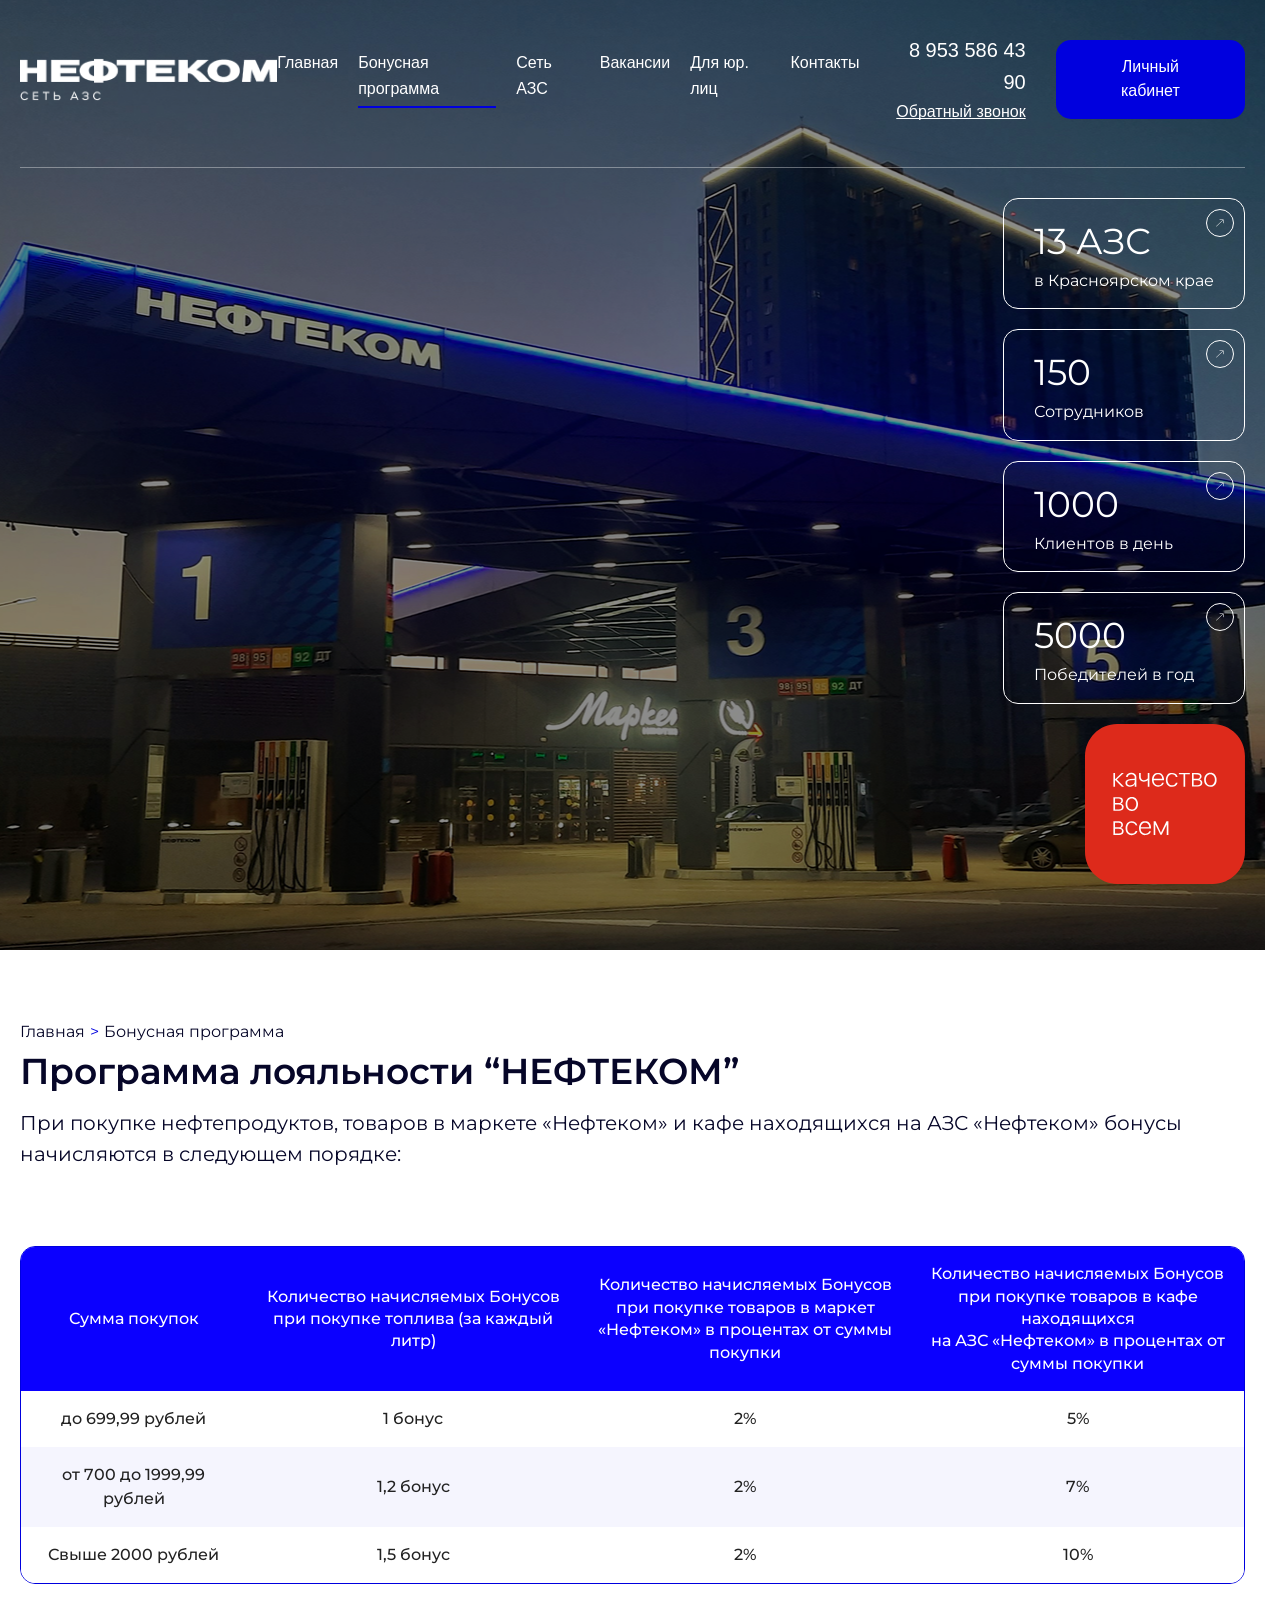
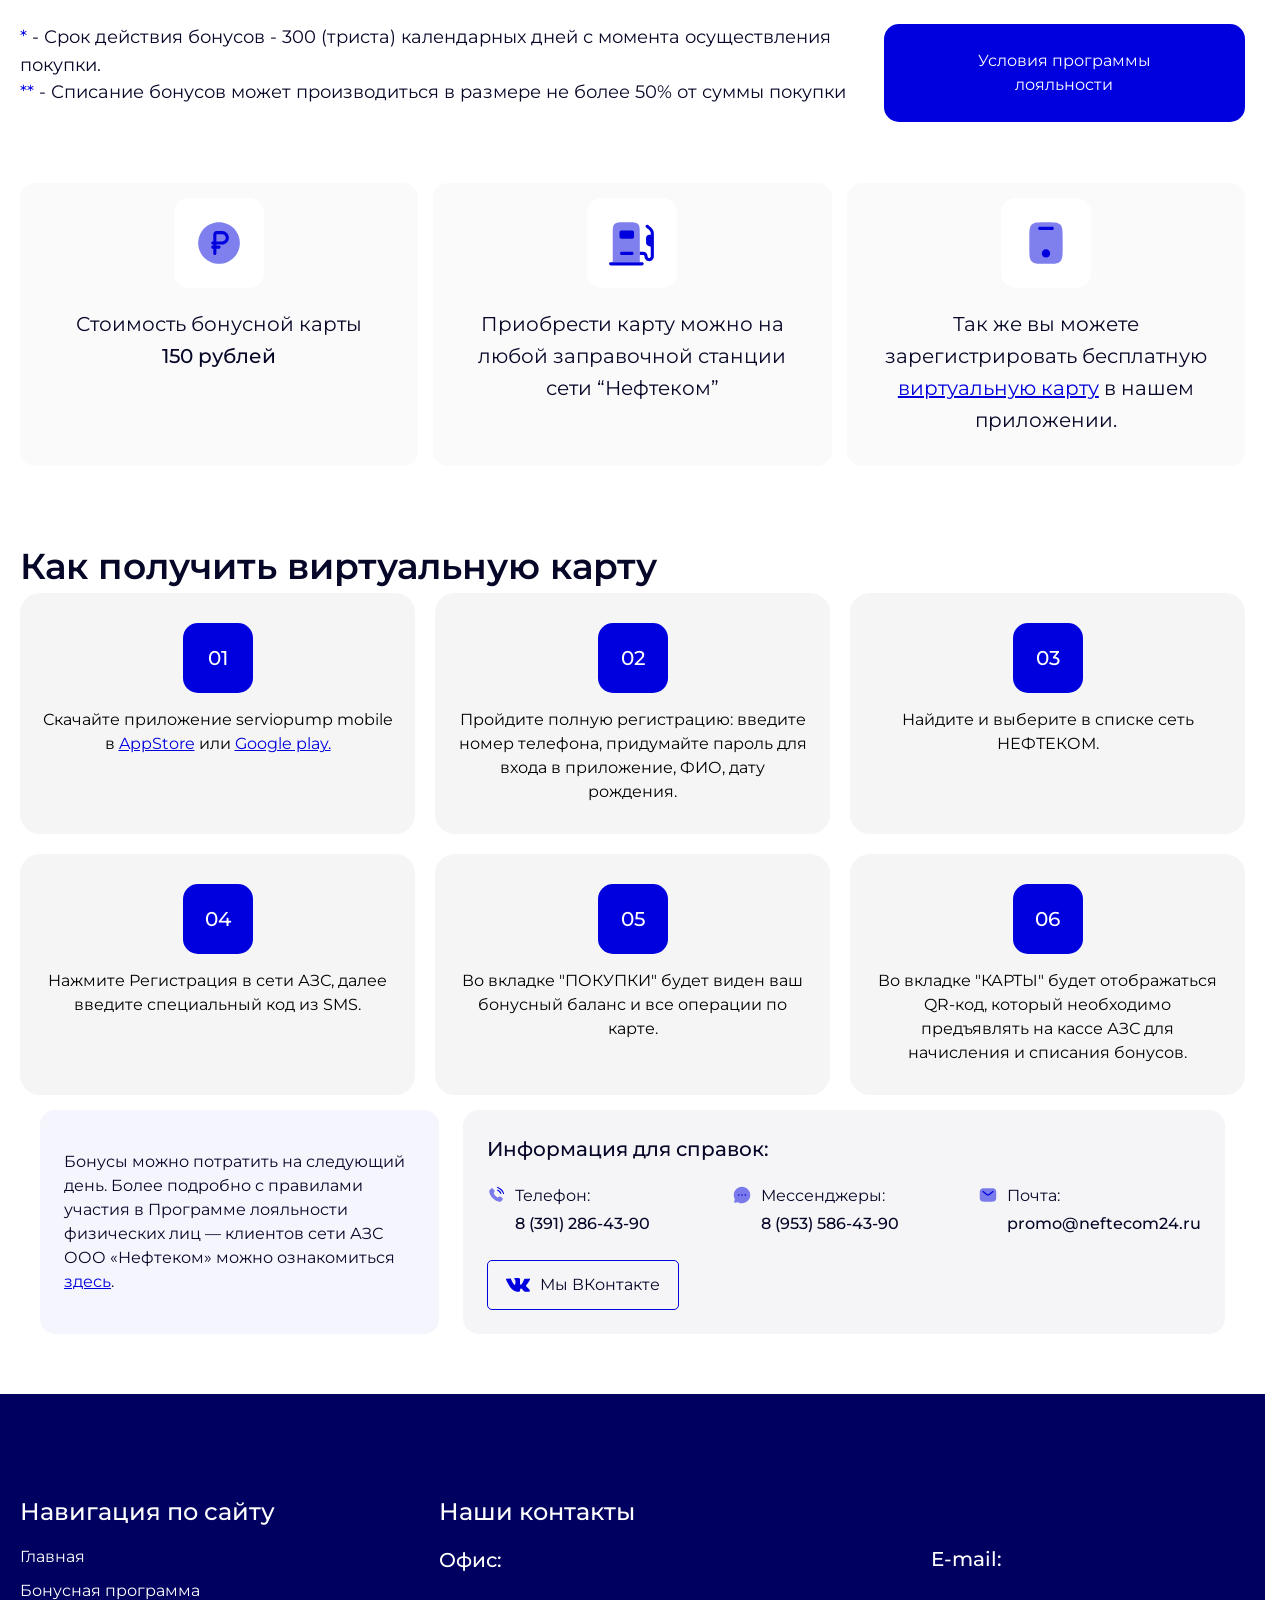
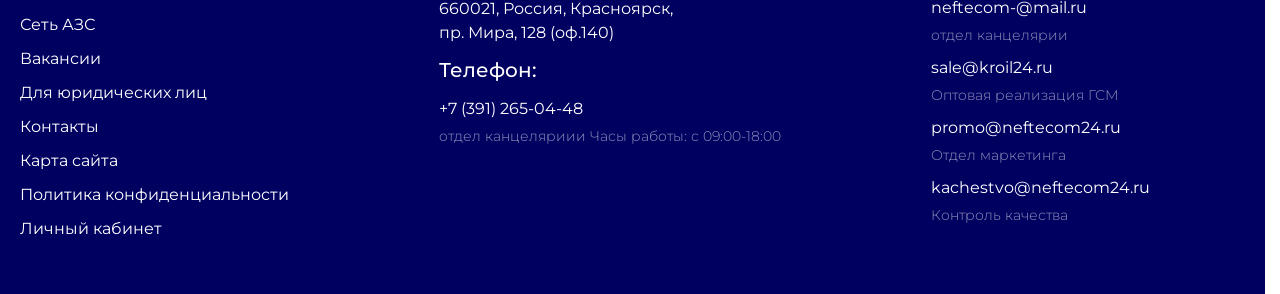
==== commit 7e3ea9fb: "scripts replace" ====
--- a/loyality.html
+++ b/loyality.html
@@ -4,8 +4,10 @@
     <meta charset="UTF-8" />
     <meta name="viewport" content="width=device-width, initial-scale=1.0" />
     <title>Программа лояльности</title>
-    <script src="map.js"></script>
-    <script src="animateBonus.js"></script>
+    <script src="scripts/map.js"></script>
+    <script src="scripts/animateBonus.js"></script>
+    <script src="scripts/script.js"></script>
+
     <link rel="stylesheet" href="styles/loyality.css" />
   </head>
   <body>
